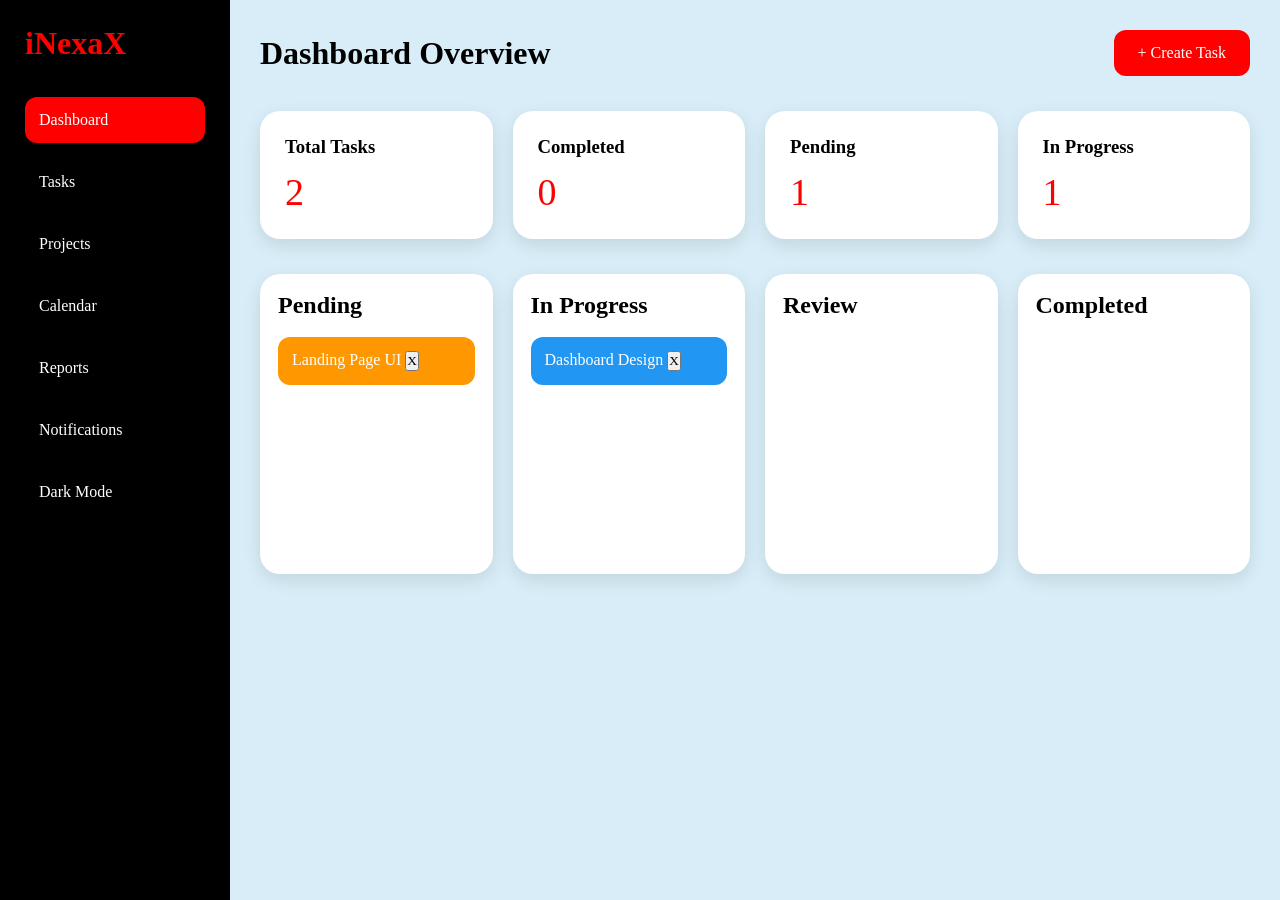
==== dashboard.html @ 239e8c4c "Add files via upload" ====
<!DOCTYPE html>
<html lang="en">
<head>

<meta charset="UTF-8">
<meta name="viewport" content="width=device-width, initial-scale=1.0">

<title>iNexaX</title>

<link rel="stylesheet" href="css/dashboard.css">


</head>

<body>

<div class="dashboard-container">

   
    <aside class="sidebar">

        <h2>iNexaX</h2>

        <ul>

            <li class="active sidebar-item" data-section="dashboardSection">
                Dashboard
            </li>

            <li class="sidebar-item" data-section="taskSection">
                Tasks
            </li>

            <li class="sidebar-item" data-section="projectSection">
                Projects
            </li>

            <li class="sidebar-item" data-section="calendarSection">
                Calendar
            </li>

            <li class="sidebar-item" data-section="reportSection">
                Reports
            </li>

            <li class="sidebar-item" data-section="notificationSection">
                Notifications
            </li>

            <li id="darkModeBtn">
                Dark Mode
            </li>

        </ul>

    </aside>

    

    <main class="main-content">

      
        <section id="dashboardSection" class="dashboard-section active-section">

            <div class="topbar">

                <h1>Dashboard Overview</h1>

                <button id="openModal">
                    + Create Task
                </button>

            </div>

            
            <div class="stats">

                <div class="stat-card" id="totalCard">

                    <h3>Total Tasks</h3>

                    <p id="totalTasks">0</p>

                </div>

                <div class="stat-card" id="completedCard">

                    <h3>Completed</h3>

                    <p id="completedTasks">0</p>

                </div>

                <div class="stat-card" id="pendingCard">

                    <h3>Pending</h3>

                    <p id="pendingTasks">0</p>

                </div>

                <div class="stat-card" id="progressCard">

                    <h3>In Progress</h3>

                    <p id="progressTasks">0</p>

                </div>

            </div>

            

            <div class="kanban-board">

                <div class="column pending-column">

                    <h2>Pending</h2>

                </div>

                <div class="column progress-column">

                    <h2>In Progress</h2>

                </div>

                <div class="column review-column">

                    <h2>Review</h2>

                </div>

                <div class="column completed-column">

                    <h2>Completed</h2>

                </div>

            </div>

        </section>


        <section id="taskSection" class="dashboard-section">

            <h1>Tasks</h1>

            <div class="section-box">

                <div id="taskListContainer"></div>

            </div>

        </section>

       

        <section id="projectSection" class="dashboard-section">

            <h1>Projects</h1>

            <div class="project-grid">

                <div class="project-card">

                    <h3>Website Redesign</h3>

                    <p>UI/UX Enhancement Project</p>

                </div>

                <div class="project-card">

                    <h3>Mobile App</h3>

                    <p>Cross Platform Development</p>

                </div>

            </div>

        </section>

        
        <section id="calendarSection" class="dashboard-section">

            <h1>Calendar</h1>

            <div class="section-box">

                <p>
                    Upcoming meetings, schedules and deadlines will appear here.
                </p>

            </div>

        </section>

       

        <section id="reportSection" class="dashboard-section">

            <h1>Reports & Analytics</h1>

            <div class="report-grid">

                <div class="report-card">

                    <h3>Weekly Productivity</h3>

                    <p id="productivityReport">
                        0%
                    </p>

                </div>

                <div class="report-card">

                    <h3>Total Completed</h3>

                    <p id="completedReport">
                        0
                    </p>

                </div>

            </div>

        </section>

       
        <section id="notificationSection" class="dashboard-section">

            <h1>Notifications</h1>

            <div class="section-box">

                <div id="notificationHistory"></div>

            </div>

        </section>

    </main>

</div>



<div class="modal" id="taskModal">

    <div class="modal-content">

        <span class="close">&times;</span>

        <h2>Create Task</h2>

        <input type="text" id="taskInput" placeholder="Enter Task Name">

        <button id="addTaskBtn">
            Add Task
        </button>

    </div>

</div>

<div class="modal" id="statsModal">

    <div class="modal-content stats-content">

        <span class="closeStats">&times;</span>

        <h2 id="statsTitle">
            Task Details
        </h2>

        <div id="statsList"></div>

    </div>

</div>

<script src="js/dashboard.js"></script>

</body>
</html>
---- css/dashboard.css ----
*{
    margin:0;
    padding:0;
    box-sizing:border-box;
    font-family: 'Times New Roman', Times, serif;
}

body{
    background:#d8edf7;
    transition:0.4s;
}


.dashboard-container{
    display:flex;
    min-height:100vh;
}



.sidebar{
    width:230px;
    background:black;
    color:white;
    padding:25px;
}

.sidebar h2{
    color:red;
    margin-bottom:35px;
    font-size:32px;
}

.sidebar ul{
    list-style:none;
}

.sidebar ul li{
    margin:16px 0;
    padding:14px;
    border-radius:12px;
    cursor:pointer;
    transition:0.4s;
}

.sidebar ul li:hover{
    background:red;
    transform:translateX(10px);
}

.active{
    background:red;
}



.main-content{
    flex:1;
    padding:30px;
}

.dashboard-section{
    display:none;
}

.active-section{
    display:block;
}



.topbar{
    display:flex;
    justify-content:space-between;
    align-items:center;
    margin-bottom:35px;
}

.topbar h1{
    font-size:32px;
}

.topbar button{
    background:red;
    color:white;
    border:none;
    padding:14px 24px;
    border-radius:12px;
    cursor:pointer;
    font-size:16px;
    transition:0.3s;
}

.topbar button:hover{
    background:black;
}



.stats{
    display:grid;
    grid-template-columns:repeat(auto-fit,minmax(180px,1fr));
    gap:20px;
    margin-bottom:35px;
}

.stat-card{
    background:white;
    padding:25px;
    border-radius:20px;
    box-shadow:0 6px 18px rgba(0,0,0,0.1);
    cursor:pointer;
    transition:0.4s;
}

.stat-card:hover{
    transform:translateY(-8px);
}

.stat-card h3{
    margin-bottom:12px;
}

.stat-card p{
    font-size:38px;
    color:red;
}



.kanban-board{
    display:grid;
    grid-template-columns:repeat(4,1fr);
    gap:20px;
}

.column{
    background:white;
    padding:18px;
    border-radius:20px;
    min-height:300px;
    box-shadow:0 6px 18px rgba(0,0,0,0.1);
}

.column h2{
    margin-bottom:18px;
}



.task{
    padding:14px;
    border-radius:12px;
    margin-bottom:14px;
    cursor:pointer;
    color:white;
    transition:0.4s;
}

.task:hover{
    transform:translateY(-5px);
}

.pending{
    background:#ff9800;
}

.progress{
    background:#2196f3;
}

.review{
    background:#9c27b0;
}

.completed{
    background:#4caf50;
}



.section-box,
.project-card,
.report-card{
    background:white;
    padding:25px;
    border-radius:20px;
    margin-top:20px;
    box-shadow:0 6px 18px rgba(0,0,0,0.1);
}

.project-grid,
.report-grid{
    display:grid;
    grid-template-columns:repeat(auto-fit,minmax(250px,1fr));
    gap:20px;
    margin-top:20px;
}


.modal{
    display:none;
    position:fixed;
    z-index:1000;
    left:0;
    top:0;
    width:100%;
    height:100%;
    background:rgba(0,0,0,0.5);
}

.modal-content{
    background:white;
    width:350px;
    margin:10% auto;
    padding:30px;
    border-radius:20px;
    text-align:center;
    position:relative;
}

.modal-content input{
    width:100%;
    padding:14px;
    margin:18px 0;
    border-radius:10px;
    border:1px solid #ccc;
}

.modal-content button{
    background:red;
    color:white;
    border:none;
    padding:14px 24px;
    border-radius:10px;
    cursor:pointer;
}

.close,
.closeStats{
    position:absolute;
    right:20px;
    top:10px;
    font-size:26px;
    cursor:pointer;
}



.stats-content{
    width:500px;
    max-height:500px;
    overflow-y:auto;
}

#statsList{
    margin-top:20px;
}

.stats-task{
    background:#f4f4f4;
    padding:15px;
    border-radius:12px;
    margin-bottom:12px;
}



.notification{
    position:fixed;
    top:20px;
    right:-400px;
    background:black;
    color:white;
    padding:15px 25px;
    border-radius:12px;
    z-index:3000;
    transition:0.4s;
}

.notification.show{
    right:20px;
}



.task-list-item{
    background:#f4f4f4;
    padding:14px;
    border-radius:12px;
    margin-bottom:12px;
}



.notify-item{
    background:#f4f4f4;
    padding:14px;
    border-radius:12px;
    margin-bottom:12px;
}



.dark-mode{
    background:#111;
    color:white;
}

.dark-mode .column,
.dark-mode .stat-card,
.dark-mode .modal-content,
.dark-mode .project-card,
.dark-mode .report-card,
.dark-mode .section-box{
    background:#1e1e1e;
    color:white;
}

.dark-mode .stats-task,
.dark-mode .task-list-item,
.dark-mode .notify-item{
    background:#2a2a2a;
    color:white;
}



@media(max-width:1000px){

.dashboard-container{
    flex-direction:column;
}

.sidebar{
    width:100%;
}

.kanban-board{
    grid-template-columns:1fr;
}

.topbar{
    flex-direction:column;
    gap:15px;
}

}
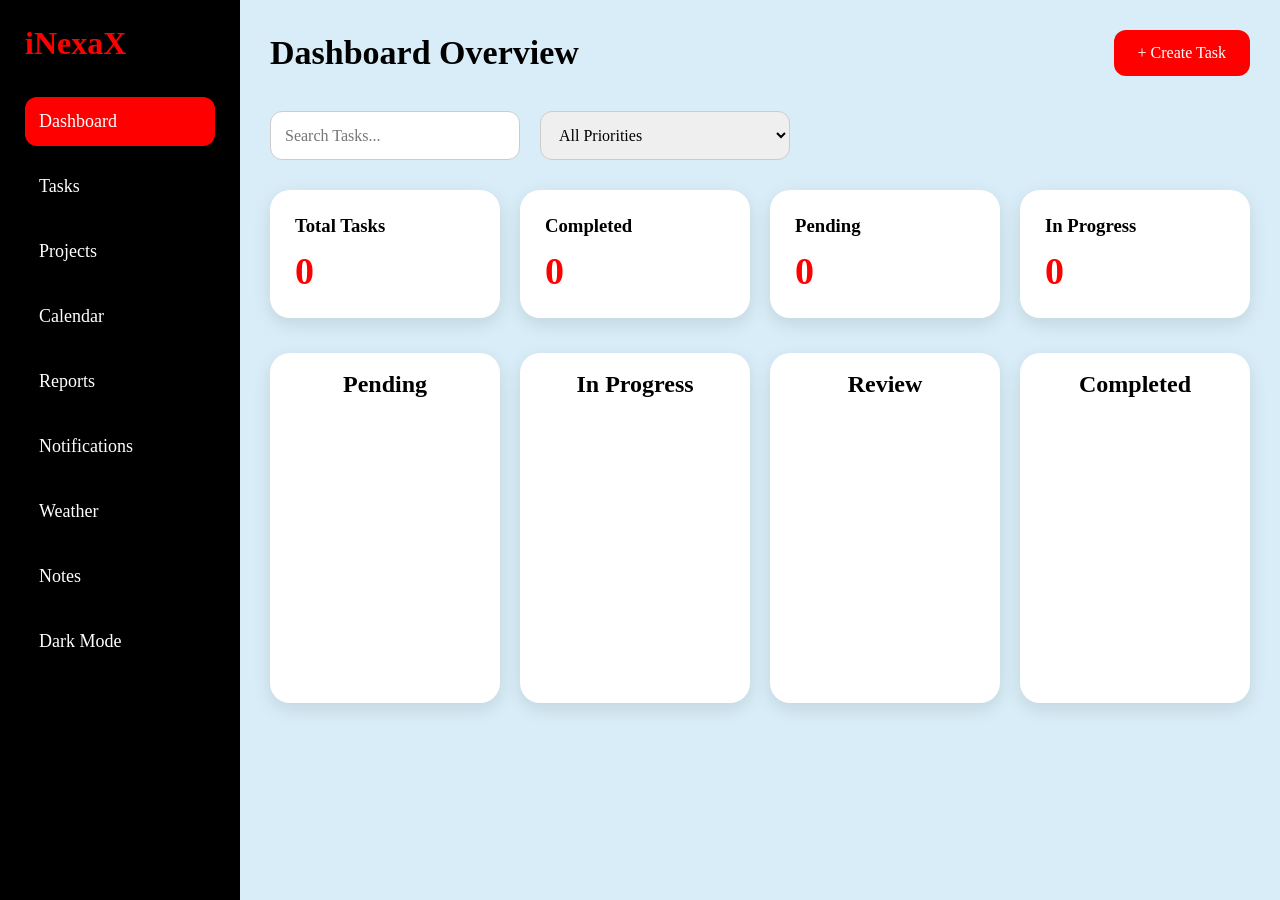
==== commit d4ac662a: "Add files via upload" ====
--- a/dashboard.html
+++ b/dashboard.html
@@ -1,14 +1,17 @@
 <!DOCTYPE html>
 <html lang="en">
+
 <head>
 
 <meta charset="UTF-8">
-<meta name="viewport" content="width=device-width, initial-scale=1.0">
-
-<title>iNexaX</title>
-
-<link rel="stylesheet" href="css/dashboard.css">
-
+
+<meta name="viewport"
+content="width=device-width, initial-scale=1.0">
+
+<title>iNexaX Dashboard</title>
+
+<link rel="stylesheet"
+href="css/dashboard.css">
 
 </head>
 
@@ -16,35 +19,52 @@
 
 <div class="dashboard-container">
 
-   
+
+
     <aside class="sidebar">
 
         <h2>iNexaX</h2>
 
         <ul>
 
-            <li class="active sidebar-item" data-section="dashboardSection">
+            <li class="active sidebar-item"
+            data-section="dashboardSection">
                 Dashboard
             </li>
 
-            <li class="sidebar-item" data-section="taskSection">
+            <li class="sidebar-item"
+            data-section="taskSection">
                 Tasks
             </li>
 
-            <li class="sidebar-item" data-section="projectSection">
+            <li class="sidebar-item"
+            data-section="projectSection">
                 Projects
             </li>
 
-            <li class="sidebar-item" data-section="calendarSection">
+            <li class="sidebar-item"
+            data-section="calendarSection">
                 Calendar
             </li>
 
-            <li class="sidebar-item" data-section="reportSection">
+            <li class="sidebar-item"
+            data-section="reportSection">
                 Reports
             </li>
 
-            <li class="sidebar-item" data-section="notificationSection">
+            <li class="sidebar-item"
+            data-section="notificationSection">
                 Notifications
+            </li>
+
+            <li class="sidebar-item"
+            data-section="weatherSection">
+                Weather
+            </li>
+
+            <li class="sidebar-item"
+            data-section="notesSection">
+                Notes
             </li>
 
             <li id="darkModeBtn">
@@ -59,8 +79,10 @@
 
     <main class="main-content">
 
-      
-        <section id="dashboardSection" class="dashboard-section active-section">
+        
+
+        <section id="dashboardSection"
+        class="dashboard-section active-section">
 
             <div class="topbar">
 
@@ -73,6 +95,37 @@
             </div>
 
             
+
+            <div class="search-area">
+
+                <input type="text"
+                id="searchTask"
+                placeholder="Search Tasks...">
+
+                <select id="filterPriority">
+
+                    <option value="all">
+                        All Priorities
+                    </option>
+
+                    <option value="High">
+                        High
+                    </option>
+
+                    <option value="Medium">
+                        Medium
+                    </option>
+
+                    <option value="Low">
+                        Low
+                    </option>
+
+                </select>
+
+            </div>
+
+            
+
             <div class="stats">
 
                 <div class="stat-card" id="totalCard">
@@ -109,7 +162,7 @@
 
             </div>
 
-            
+           
 
             <div class="kanban-board">
 
@@ -141,8 +194,9 @@
 
         </section>
 
-
-        <section id="taskSection" class="dashboard-section">
+        
+        <section id="taskSection"
+        class="dashboard-section">
 
             <h1>Tasks</h1>
 
@@ -154,9 +208,10 @@
 
         </section>
 
-       
-
-        <section id="projectSection" class="dashboard-section">
+        
+
+        <section id="projectSection"
+        class="dashboard-section">
 
             <h1>Projects</h1>
 
@@ -166,7 +221,9 @@
 
                     <h3>Website Redesign</h3>
 
-                    <p>UI/UX Enhancement Project</p>
+                    <p>
+                        UI/UX Enhancement Project
+                    </p>
 
                 </div>
 
@@ -174,16 +231,30 @@
 
                     <h3>Mobile App</h3>
 
-                    <p>Cross Platform Development</p>
-
-                </div>
-
-            </div>
-
-        </section>
-
-        
-        <section id="calendarSection" class="dashboard-section">
+                    <p>
+                        Cross Platform Development
+                    </p>
+
+                </div>
+
+                <div class="project-card">
+
+                    <h3>CRM Dashboard</h3>
+
+                    <p>
+                        Enterprise Productivity System
+                    </p>
+
+                </div>
+
+            </div>
+
+        </section>
+
+        
+
+        <section id="calendarSection"
+        class="dashboard-section">
 
             <h1>Calendar</h1>
 
@@ -193,13 +264,15 @@
                     Upcoming meetings, schedules and deadlines will appear here.
                 </p>
 
+                <input type="date">
+
             </div>
 
         </section>
 
        
-
-        <section id="reportSection" class="dashboard-section">
+        <section id="reportSection"
+        class="dashboard-section">
 
             <h1>Reports & Analytics</h1>
 
@@ -225,12 +298,24 @@
 
                 </div>
 
-            </div>
-
-        </section>
-
-       
-        <section id="notificationSection" class="dashboard-section">
+                <div class="report-card">
+
+                    <h3>Pending Tasks</h3>
+
+                    <p id="pendingReport">
+                        0
+                    </p>
+
+                </div>
+
+            </div>
+
+        </section>
+
+        
+
+        <section id="notificationSection"
+        class="dashboard-section">
 
             <h1>Notifications</h1>
 
@@ -242,13 +327,58 @@
 
         </section>
 
+        
+
+        <section id="weatherSection"
+        class="dashboard-section">
+
+            <h1>Weather API</h1>
+
+            <div class="section-box">
+
+                <input type="text"
+                id="cityInput"
+                placeholder="Enter City">
+
+                <button id="weatherBtn">
+                    Check Weather
+                </button>
+
+                <div id="weatherResult"></div>
+
+            </div>
+
+        </section>
+
+    
+
+        <section id="notesSection"
+        class="dashboard-section">
+
+            <h1>Notes App</h1>
+
+            <div class="section-box">
+
+                <textarea id="noteInput"
+                placeholder="Write your notes..."></textarea>
+
+                <button id="saveNoteBtn">
+                    Save Note
+                </button>
+
+                <div id="notesContainer"></div>
+
+            </div>
+
+        </section>
+
     </main>
 
 </div>
 
 
-
-<div class="modal" id="taskModal">
+<div class="modal"
+id="taskModal">
 
     <div class="modal-content">
 
@@ -256,7 +386,63 @@
 
         <h2>Create Task</h2>
 
-        <input type="text" id="taskInput" placeholder="Enter Task Name">
+        <input type="text"
+        id="taskInput"
+        placeholder="Enter Task Name">
+
+        <textarea id="taskDescription"
+        placeholder="Task Description"></textarea>
+
+        <input type="date"
+        id="taskDate">
+
+        <select id="taskPriority">
+
+            <option value="">
+                Select Priority
+            </option>
+
+            <option value="High">
+                High
+            </option>
+
+            <option value="Medium">
+                Medium
+            </option>
+
+            <option value="Low">
+                Low
+            </option>
+
+        </select>
+
+        <select id="taskMember">
+
+            <option value="">
+                Assign Team Member
+            </option>
+
+            <option value="John">
+                John
+            </option>
+
+            <option value="Sarah">
+                Sarah
+            </option>
+
+            <option value="David">
+                David
+            </option>
+
+            <option value="Emma">
+                Emma
+            </option>
+
+        </select>
+
+        <input type="number"
+        id="taskTimer"
+        placeholder="Task Duration (minutes)">
 
         <button id="addTaskBtn">
             Add Task
@@ -266,7 +452,8 @@
 
 </div>
 
-<div class="modal" id="statsModal">
+<div class="modal"
+id="statsModal">
 
     <div class="modal-content stats-content">
 
@@ -282,7 +469,11 @@
 
 </div>
 
+
+<div id="toast"></div>
+
 <script src="js/dashboard.js"></script>
 
 </body>
+
 </html>
--- a/css/dashboard.css
+++ b/css/dashboard.css
@@ -2,12 +2,14 @@
     margin:0;
     padding:0;
     box-sizing:border-box;
-    font-family: 'Times New Roman', Times, serif;
-}
+    font-family:'Times New Roman', Times, serif;
+}
+
 
 body{
     background:#d8edf7;
     transition:0.4s;
+    overflow-x:hidden;
 }
 
 
@@ -19,10 +21,13 @@
 
 
 .sidebar{
-    width:230px;
+    width:240px;
     background:black;
     color:white;
     padding:25px;
+    position:sticky;
+    top:0;
+    height:100vh;
 }
 
 .sidebar h2{
@@ -41,6 +46,7 @@
     border-radius:12px;
     cursor:pointer;
     transition:0.4s;
+    font-size:18px;
 }
 
 .sidebar ul li:hover{
@@ -52,21 +58,34 @@
     background:red;
 }
 
-
-
 .main-content{
     flex:1;
     padding:30px;
 }
 
+
 .dashboard-section{
     display:none;
+    animation:fade 0.5s ease;
 }
 
 .active-section{
     display:block;
 }
 
+@keyframes fade{
+
+    from{
+        opacity:0;
+        transform:translateY(20px);
+    }
+
+    to{
+        opacity:1;
+        transform:translateY(0);
+    }
+
+}
 
 
 .topbar{
@@ -77,7 +96,7 @@
 }
 
 .topbar h1{
-    font-size:32px;
+    font-size:34px;
 }
 
 .topbar button{
@@ -93,13 +112,31 @@
 
 .topbar button:hover{
     background:black;
-}
-
-
+    transform:scale(1.05);
+}
+
+
+
+.search-area{
+    display:flex;
+    gap:20px;
+    margin-bottom:30px;
+    flex-wrap:wrap;
+}
+
+.search-area input,
+.search-area select{
+    padding:14px;
+    border-radius:12px;
+    border:1px solid #ccc;
+    font-size:16px;
+    width:250px;
+}
 
 .stats{
     display:grid;
-    grid-template-columns:repeat(auto-fit,minmax(180px,1fr));
+    grid-template-columns:
+    repeat(auto-fit,minmax(180px,1fr));
     gap:20px;
     margin-bottom:35px;
 }
@@ -124,8 +161,8 @@
 .stat-card p{
     font-size:38px;
     color:red;
-}
-
+    font-weight:bold;
+}
 
 
 .kanban-board{
@@ -138,29 +175,39 @@
     background:white;
     padding:18px;
     border-radius:20px;
-    min-height:300px;
+    min-height:350px;
     box-shadow:0 6px 18px rgba(0,0,0,0.1);
 }
 
 .column h2{
     margin-bottom:18px;
-}
-
+    text-align:center;
+}
 
 
 .task{
-    padding:14px;
-    border-radius:12px;
-    margin-bottom:14px;
+    padding:16px;
+    border-radius:14px;
+    margin-bottom:15px;
     cursor:pointer;
     color:white;
     transition:0.4s;
+    animation:fade 0.5s ease;
 }
 
 .task:hover{
     transform:translateY(-5px);
 }
 
+.task h3{
+    margin-bottom:8px;
+}
+
+.task p{
+    margin:5px 0;
+    line-height:1.5;
+}
+
 .pending{
     background:#ff9800;
 }
@@ -177,6 +224,30 @@
     background:#4caf50;
 }
 
+
+.task-flex{
+    display:flex;
+    justify-content:space-between;
+    gap:10px;
+}
+
+.complete-btn,
+.delete-btn{
+    border:none;
+    padding:10px 14px;
+    border-radius:10px;
+    cursor:pointer;
+    margin-top:5px;
+    color:white;
+}
+
+.complete-btn{
+    background:#4caf50;
+}
+
+.delete-btn{
+    background:red;
+}
 
 
 .section-box,
@@ -189,12 +260,21 @@
     box-shadow:0 6px 18px rgba(0,0,0,0.1);
 }
 
+
+
 .project-grid,
 .report-grid{
     display:grid;
-    grid-template-columns:repeat(auto-fit,minmax(250px,1fr));
+    grid-template-columns:
+    repeat(auto-fit,minmax(250px,1fr));
     gap:20px;
     margin-top:20px;
+}
+
+.project-card:hover,
+.report-card:hover{
+    transform:translateY(-5px);
+    transition:0.3s;
 }
 
 
@@ -211,20 +291,29 @@
 
 .modal-content{
     background:white;
-    width:350px;
-    margin:10% auto;
+    width:420px;
+    margin:5% auto;
     padding:30px;
     border-radius:20px;
     text-align:center;
     position:relative;
-}
-
-.modal-content input{
+    animation:fade 0.4s ease;
+}
+
+
+.modal-content input,
+.modal-content textarea,
+.modal-content select{
     width:100%;
     padding:14px;
-    margin:18px 0;
+    margin:14px 0;
     border-radius:10px;
     border:1px solid #ccc;
+    font-size:15px;
+}
+
+.modal-content textarea{
+    height:100px;
 }
 
 .modal-content button{
@@ -234,6 +323,11 @@
     padding:14px 24px;
     border-radius:10px;
     cursor:pointer;
+    transition:0.3s;
+}
+
+.modal-content button:hover{
+    background:black;
 }
 
 .close,
@@ -241,10 +335,9 @@
     position:absolute;
     right:20px;
     top:10px;
-    font-size:26px;
-    cursor:pointer;
-}
-
+    font-size:28px;
+    cursor:pointer;
+}
 
 
 .stats-content{
@@ -283,7 +376,6 @@
 }
 
 
-
 .task-list-item{
     background:#f4f4f4;
     padding:14px;
@@ -293,6 +385,25 @@
 
 
 
+.note-item{
+    background:#f4f4f4;
+    padding:18px;
+    border-radius:12px;
+    margin-top:15px;
+}
+
+.note-item button{
+    margin-top:10px;
+    background:red;
+    color:white;
+    border:none;
+    padding:10px 18px;
+    border-radius:10px;
+    cursor:pointer;
+}
+
+
+
 .notify-item{
     background:#f4f4f4;
     padding:14px;
@@ -301,6 +412,12 @@
 }
 
 
+
+#weatherResult{
+    margin-top:20px;
+    line-height:2;
+    font-size:18px;
+}
 
 .dark-mode{
     background:#111;
@@ -319,30 +436,71 @@
 
 .dark-mode .stats-task,
 .dark-mode .task-list-item,
-.dark-mode .notify-item{
+.dark-mode .notify-item,
+.dark-mode .note-item{
     background:#2a2a2a;
     color:white;
 }
 
-
+.dark-mode input,
+.dark-mode textarea,
+.dark-mode select{
+    background:#333;
+    color:white;
+    border:1px solid #555;
+}
+
+
+.timer-text{
+    font-weight:bold;
+    color:yellow;
+}
+
+
+@media(max-width:1200px){
+
+    .kanban-board{
+        grid-template-columns:repeat(2,1fr);
+    }
+
+}
 
 @media(max-width:1000px){
 
-.dashboard-container{
-    flex-direction:column;
-}
-
-.sidebar{
-    width:100%;
-}
-
-.kanban-board{
-    grid-template-columns:1fr;
-}
-
-.topbar{
-    flex-direction:column;
-    gap:15px;
-}
+    .dashboard-container{
+        flex-direction:column;
+    }
+
+    .sidebar{
+        width:100%;
+        height:auto;
+        position:relative;
+    }
+
+    .kanban-board{
+        grid-template-columns:1fr;
+    }
+
+    .topbar{
+        flex-direction:column;
+        gap:15px;
+    }
+
+    .search-area{
+        flex-direction:column;
+    }
+
+    .search-area input,
+    .search-area select{
+        width:100%;
+    }
+
+    .modal-content{
+        width:90%;
+    }
+
+    .stats-content{
+        width:90%;
+    }
 
 }
